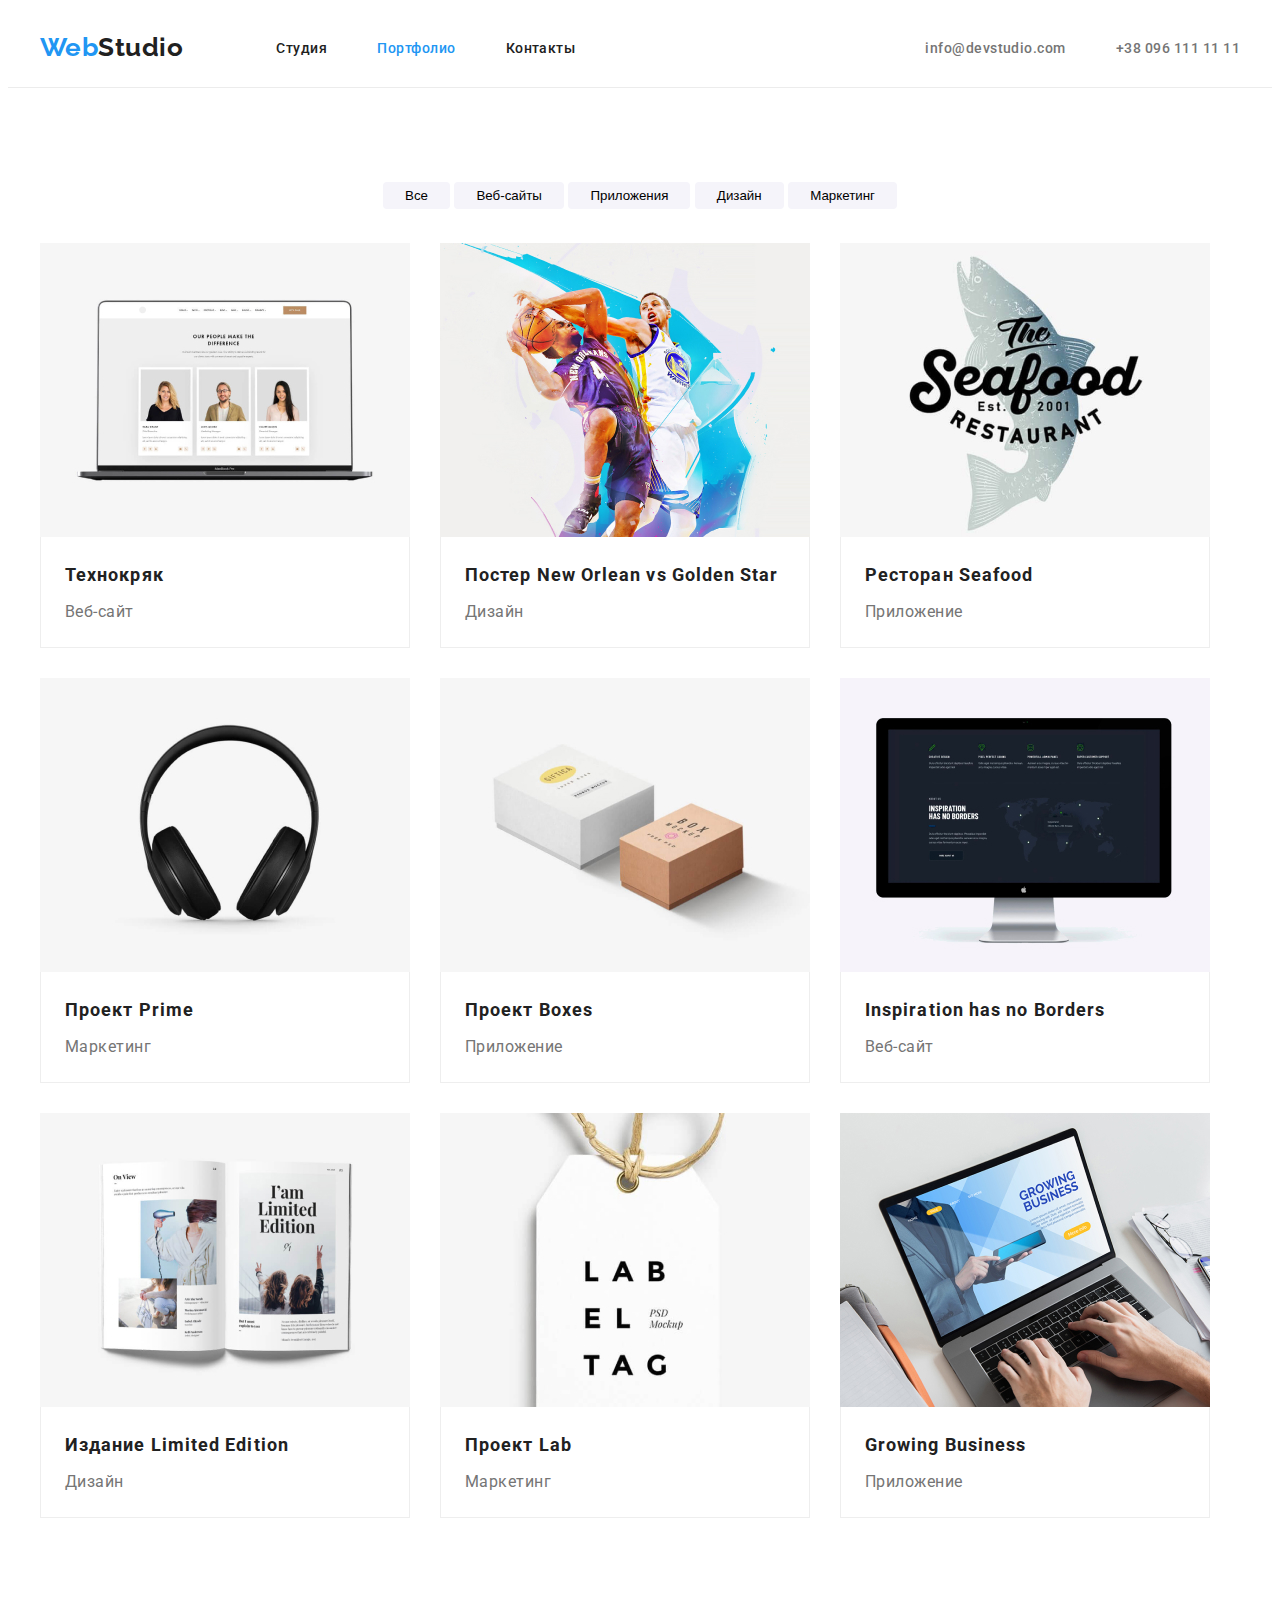
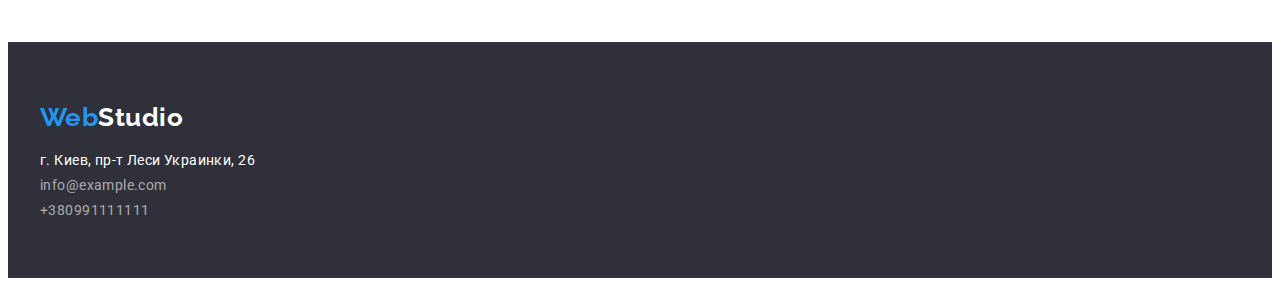
==== portfolio.html @ 31fb9552 "Добавляет основные файлы" ====
<!DOCTYPE html>
<html lang="ru">
  <head>
    <meta charset="UTF-8" />
    <meta name="viewport" content="width=1600, initial-scale=1.0" />
    <link href="https://fonts.googleapis.com/css2?family=Raleway:wght@400;700;900&family=Roboto:ital,wght@0,400;0,500;0,900;1,700&display=swap" rel="stylesheet" />
    <link
      rel="stylesheet"
      href="https://cdnjs.cloudflare.com/ajax/libs/modern-normalize/1.0.0/modern-normalize.min.css"
      integrity="sha512-ISS7cAi1PEhQ8jnbJpJZMd29NlhNj4AWYyLOSp2CE/CsHxTCu+r+t0D2yoJudVrd0/8fTVPUVDzY5Tvli75u/g=="
      crossorigin="anonymous"
    />
    <link rel="stylesheet" href="./css/common-styles.css" />
    <link rel="stylesheet" href="./css/portfolio.css" />

    <title>Web Studio - Портфолио</title>
  </head>
  <body>
    <header class="page-header flexbox">
      <div class="container flexbox justify-center">
        <nav class="main-nav flexbox justify-center">
          <a href="./index.html" class="logo"><span class="accent">Web</span>Studio</a>
          <ul class="site-nav flexbox list">
            <li class="item"><a href="./" class="link">Студия</a></li>
            <li class="item"><a href="./portfolio.html" class="link current">Портфолио</a></li>
            <li class="item"><a href="./" class="link">Контакты</a></li>
          </ul>
        </nav>
        <ul class="header-contacts flexbox list">
          <li class="item">
            <a href="mailto:info@devstudio.com" class="link">info@devstudio.com</a>
          </li>
          <li class="item">
            <a href="tel:+380961111111" class="link">+38 096 111 11 11</a>
          </li>
        </ul>
      </div>
    </header>
    <div class="container our-examples">
      <!-- <h1>Наши работы</h1> -->
      <div class="btn-container">
        <button type="button" class="btn">Все</button>
        <button type="button" class="btn">Веб-сайты</button>
        <button type="button" class="btn">Приложения</button>
        <button type="button" class="btn">Дизайн</button>
        <button type="button" class="btn">Маркетинг</button>
      </div>
      <div class="grid-container">
        <ul class="card-grid flexbox list">
          <li class="grid-item">
            <div class="grid-item-container">
              <img src="./images/techcrack.jpg" alt="Экран ноутбука" width="370" />
              <div class="list-container">
                <h2 class="list-title">Технокряк</h2>
                <p class="list-text">Веб-сайт</p>
              </div>
            </div>
          </li>
          <li class="grid-item">
            <div class="grid-item-container">
              <img src="./images/new-orlean.jpg" alt="Баскетболисты" width="370" />
              <div class="list-container">
                <h2 class="list-title">Постер New Orlean vs Golden Star</h2>
                <p class="list-text">Дизайн</p>
              </div>
            </div>
          </li>
          <li class="grid-item">
            <div class="grid-item-container">
              <img src="./images/seafood.jpg" alt="Рыба" width="370" />
              <div class="list-container">
                <h2 class="list-title">Ресторан Seafood</h2>
                <p class="list-text">Приложение</p>
              </div>
            </div>
          </li>
          <li class="grid-item">
            <div class="grid-item-container">
              <img src="./images/project-prime.jpg" alt="Наушники" width="370" />
              <div class="list-container">
                <h2 class="list-title">Проект Prime</h2>
                <p class="list-text">Маркетинг</p>
              </div>
            </div>
          </li>
          <li class="grid-item">
            <div class="grid-item-container">
              <img src="./images/project-boxes.jpg" alt="Коробки" width="370" />
              <div class="list-container">
                <h2 class="list-title">Проект Boxes</h2>
                <p class="list-text">Приложение</p>
              </div>
            </div>
          </li>
          <li class="grid-item">
            <div class="grid-item-container">
              <img src="./images/inspiration.jpg" alt="Экран iMac" width="370" />
              <div class="list-container">
                <h2 class="list-title">Inspiration has no Borders</h2>
                <p class="list-text">Веб-сайт</p>
              </div>
            </div>
          </li>
          <li class="grid-item">
            <div class="grid-item-container">
              <img src="./images/limited-edition.jpg" alt="Книга" width="370" />
              <div class="list-container">
                <h2 class="list-title">Издание Limited Edition</h2>
                <p class="list-text">Дизайн</p>
              </div>
            </div>
          </li>
          <li class="grid-item">
            <div class="grid-item-container">
              <img src="./images/project-lab.jpg" alt="Lab el Tag" width="370" />
              <div class="list-container">
                <h2 class="list-title">Проект Lab</h2>
                <p class="list-text">Маркетинг</p>
              </div>
            </div>
          </li>
          <li class="grid-item">
            <div class="grid-item-container">
              <img src="./images/growing-business.jpg" alt="Ноутбук" width="370" />
              <div class="list-container">
                <h2 class="list-title">Growing Business</h2>
                <p class="list-text">Приложение</p>
              </div>
            </div>
          </li>
        </ul>
      </div>
    </div>
    <footer class="footer">
      <div class="container">
        <a href="./" class="footer-logo"><span class="accent">Web</span>Studio</a>
        <address class="address">
          <span class="adress-text">г. Киев, пр-т Леси Украинки, 26</span>
          <a href="mailto:info@example.com" class="address-item">info@example.com</a>
          <a href="tel:+380991111111" class="address-item">+380991111111</a>
        </address>
      </div>
    </footer>
  </body>
</html>
---- css/common-styles.css ----
/*
Основной цвет текста: #212121
Вторичный цвет текста: #757575
Основной акцент: #2196F3
Белый текст и основной фон: #FFFFFF
Цвет текста футера: rgba(255, 255, 255, 0.6);
Вторичный цвет фона: #2F303A
*/

:root {
  --primary-text-color: #212121;
  --secondary-text-color: #757575;
  --main-accent: #2196f3;
  --pure-white-color: #ffffff;
  --footer-text-color: rgba(255, 255, 255, 0.6);
  --secondary-bg-color: #2f303a;
}

h1,
h2,
h3,
p {
  margin: 0px;
  padding: 0px;
}

.list {
  list-style: none;
  margin: 0px;
  padding: 0px;
}

.flexbox {
  display: flex;
}

.page-header {
  background-color: var(--pure-white-color);
  padding-top: 24px;
  padding-bottom: 25px;
  border-bottom: 1px solid #ececec;
}

.container {
  width: 1200px;
  padding: 0px 15px 0 15px;
  margin-top: 0px;
  margin-bottom: 0px;
  margin-right: auto;
  margin-left: auto;
  /*outline: 2px solid tomato;*/
}
.justify-center {
  align-items: center;
  justify-content: flex-end;
}
/* шапка странички*/
.main-nav {
  margin-right: auto;
}

.logo {
  text-decoration: none;
  color: var(--primary-text-color);
  font-family: Raleway, sans-serif;
  font-weight: 700;
  font-size: 26px;
  inline-size: 1.2;
}
.accent {
  color: var(--main-accent);
}
.site-nav {
  margin-left: 93px;
}
.site-nav .link {
  text-decoration: none;
  color: var(--primary-text-color);
  font-weight: 500;
  font-size: 14px;
  margin: 0px;
}
.main-nav .item:not(:last-child) {
  margin-right: 50px;
}
.site-nav .link:hover,
.site-nav .link:focus {
  color: var(--main-accent);
}

.site-nav .current {
  color: var(--main-accent);
}

.header-contacts .link {
  text-decoration: none;
  font-family: Roboto;
  font-weight: 500;
  font-size: 14px;
  color: var(--secondary-text-color);
}

.header-contacts .link:hover,
.header-contacts .link:focus {
  color: var(--main-accent);
  text-decoration: underline;
}

.header-contacts .item:not(:last-child) {
  margin-right: 50px;
}

/* футер */

.footer {
  font-weight: 400;
  font-style: normal;
  font-size: 14px;
  background-color: var(--secondary-bg-color);
  padding-top: 60px;
  padding-bottom: 60px;
}
.footer-logo {
  text-decoration: none;
  color: var(--pure-white-color);
  font-family: Raleway, sans-serif;
  font-weight: 700;
  font-size: 26px;
  inline-size: 1.2;
}
.address {
  font-weight: 400;
  font-style: normal;
  color: var(--pure-white-color);
  letter-spacing: 0.03em;
  margin-top: 20px;
}
.adress-text {
  display: block;
}
.address-item {
  display: block;
  text-decoration: none;
  font-family: Roboto;
  font-weight: 400;
  font-size: 14px;
  color: var(--footer-text-color);
  margin-top: 9px;
}

.address-item:hover,
.address-item:focus {
  color: var(--main-accent);
  text-decoration: underline;
}
---- css/portfolio.css ----
body {
  font-family: Roboto;
  font-style: normal;
  font-weight: 400;
  letter-spacing: 0.03em;
}
.list-title {
  text-align: left;
  color: var(--primary-text-color);
  font-size: 18px;
  line-height: 2;
  letter-spacing: 0.06em;
}

.list-text {
  text-align: left;
  margin-top: 4px;
  color: var(--secondary-text-color);
  font-size: 16px;
  line-height: 1.87;
  letter-spacing: 0.03em;
}

.btn {
  padding: 6px 22px;
  border-style: none;
  background: #f5f4fa;
  border-radius: 4px;
}

.btn:hover,
.btn:focus {
  padding: 6px 22px;
  border-style: none;
  background: #2196f3;
  box-shadow: 0px 3px 1px rgba(0, 0, 0, 0.1), 0px 1px 2px rgba(0, 0, 0, 0.08), 0px 2px 2px rgba(0, 0, 0, 0.12);
  border-radius: 4px;
  color: var(--pure-white-color);
}

.our-examples {
  text-align: center;
  margin-top: 94px;
}

.grid-container {
  margin-top: 34px;
  margin-bottom: 94px;
}

.card-grid {
  flex-wrap: wrap;
  flex-direction: row;
  flex-basis: calc((100% - 8 * 30px) / 9);
}

.grid-item {
  padding-right: 30px;
  padding-bottom: 30px;
}
.grid-item:nth-child(3n) {
  padding-right: 0px;
}

.list-container {
  padding: 20px 24px;
  text-align: left;
  border: 1px solid #eeeeee;
  border-top: none;
}
.grid-item img {
  display: block;
}
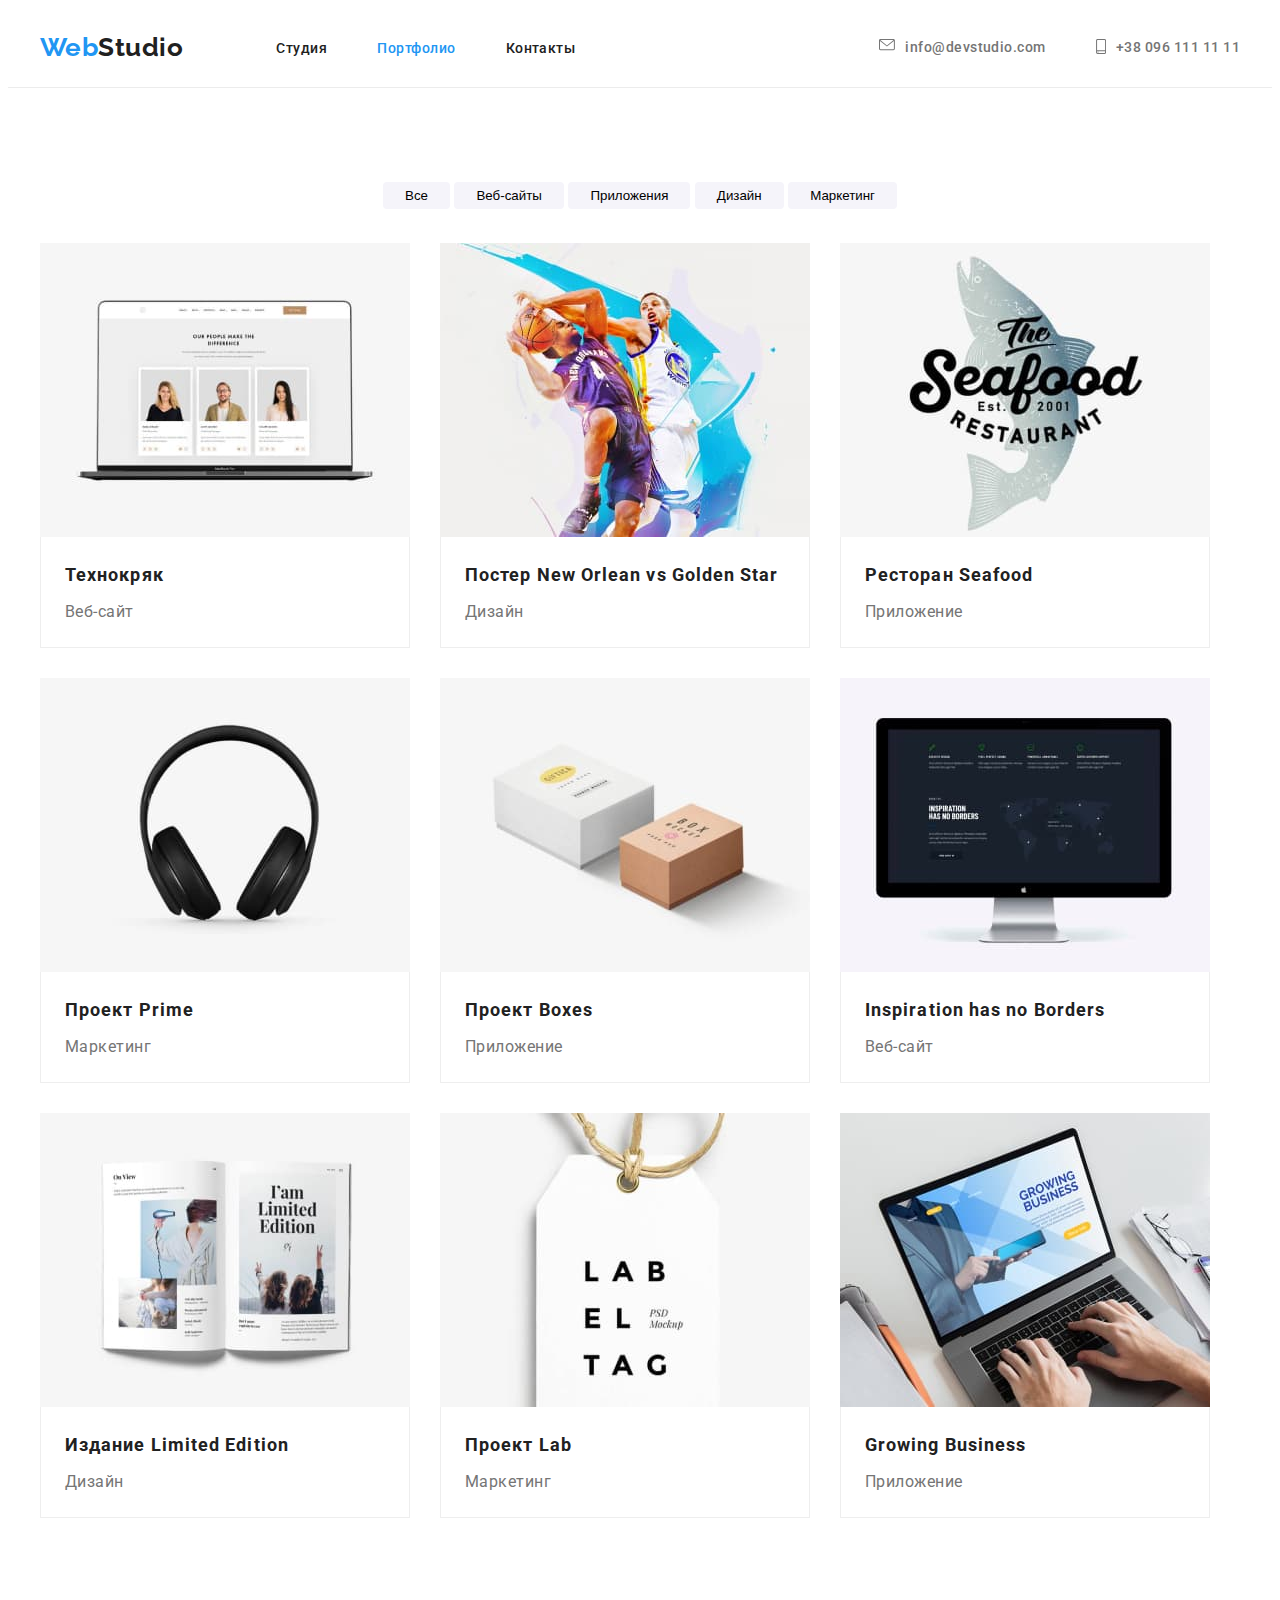
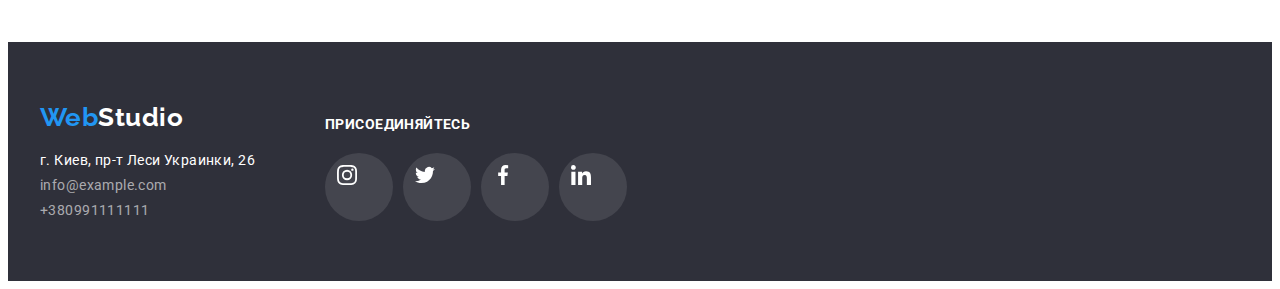
==== commit 1e3e6c4f: "Финальный вариант" ====
--- a/portfolio.html
+++ b/portfolio.html
@@ -28,10 +28,20 @@
         </nav>
         <ul class="header-contacts flexbox list">
           <li class="item">
-            <a href="mailto:info@devstudio.com" class="link">info@devstudio.com</a>
+            <a href="mailto:info@devstudio.com" class="link">
+              <svg width="16px" height="12px">
+                <use href="./images/sprite.svg#mail"></use>
+              </svg>
+              info@devstudio.com
+            </a>
           </li>
           <li class="item">
-            <a href="tel:+380961111111" class="link">+38 096 111 11 11</a>
+            <a href="tel:+380961111111" class="link">
+              <svg width="10px" height="15px">
+                <use href="./images/sprite.svg#smartphone"></use>
+              </svg>
+              +38 096 111 11 11
+            </a>
           </li>
         </ul>
       </div>
@@ -49,96 +59,151 @@
         <ul class="card-grid flexbox list">
           <li class="grid-item">
             <div class="grid-item-container">
-              <img src="./images/techcrack.jpg" alt="Экран ноутбука" width="370" />
-              <div class="list-container">
-                <h2 class="list-title">Технокряк</h2>
-                <p class="list-text">Веб-сайт</p>
-              </div>
-            </div>
-          </li>
-          <li class="grid-item">
-            <div class="grid-item-container">
-              <img src="./images/new-orlean.jpg" alt="Баскетболисты" width="370" />
-              <div class="list-container">
-                <h2 class="list-title">Постер New Orlean vs Golden Star</h2>
-                <p class="list-text">Дизайн</p>
-              </div>
-            </div>
-          </li>
-          <li class="grid-item">
-            <div class="grid-item-container">
-              <img src="./images/seafood.jpg" alt="Рыба" width="370" />
-              <div class="list-container">
-                <h2 class="list-title">Ресторан Seafood</h2>
-                <p class="list-text">Приложение</p>
-              </div>
-            </div>
-          </li>
-          <li class="grid-item">
-            <div class="grid-item-container">
-              <img src="./images/project-prime.jpg" alt="Наушники" width="370" />
-              <div class="list-container">
-                <h2 class="list-title">Проект Prime</h2>
-                <p class="list-text">Маркетинг</p>
-              </div>
-            </div>
-          </li>
-          <li class="grid-item">
-            <div class="grid-item-container">
-              <img src="./images/project-boxes.jpg" alt="Коробки" width="370" />
-              <div class="list-container">
-                <h2 class="list-title">Проект Boxes</h2>
-                <p class="list-text">Приложение</p>
-              </div>
-            </div>
-          </li>
-          <li class="grid-item">
-            <div class="grid-item-container">
-              <img src="./images/inspiration.jpg" alt="Экран iMac" width="370" />
-              <div class="list-container">
-                <h2 class="list-title">Inspiration has no Borders</h2>
-                <p class="list-text">Веб-сайт</p>
-              </div>
-            </div>
-          </li>
-          <li class="grid-item">
-            <div class="grid-item-container">
-              <img src="./images/limited-edition.jpg" alt="Книга" width="370" />
-              <div class="list-container">
-                <h2 class="list-title">Издание Limited Edition</h2>
-                <p class="list-text">Дизайн</p>
-              </div>
-            </div>
-          </li>
-          <li class="grid-item">
-            <div class="grid-item-container">
-              <img src="./images/project-lab.jpg" alt="Lab el Tag" width="370" />
-              <div class="list-container">
-                <h2 class="list-title">Проект Lab</h2>
-                <p class="list-text">Маркетинг</p>
-              </div>
-            </div>
-          </li>
-          <li class="grid-item">
-            <div class="grid-item-container">
-              <img src="./images/growing-business.jpg" alt="Ноутбук" width="370" />
-              <div class="list-container">
-                <h2 class="list-title">Growing Business</h2>
-                <p class="list-text">Приложение</p>
-              </div>
+              <a href="">
+                <img src="./images/techcrack.jpg" alt="Экран ноутбука" width="370" />
+                <div class="list-container">
+                  <h2 class="list-title">Технокряк</h2>
+                  <p class="list-text">Веб-сайт</p>
+                </div></a
+              >
+            </div>
+          </li>
+          <li class="grid-item">
+            <div class="grid-item-container">
+              <a href="">
+                <img src="./images/new-orlean.jpg" alt="Баскетболисты" width="370" />
+                <div class="list-container">
+                  <h2 class="list-title">Постер New Orlean vs Golden Star</h2>
+                  <p class="list-text">Дизайн</p>
+                </div>
+              </a>
+            </div>
+          </li>
+          <li class="grid-item">
+            <div class="grid-item-container">
+              <a href="">
+                <img src="./images/seafood.jpg" alt="Рыба" width="370" />
+                <div class="list-container">
+                  <h2 class="list-title">Ресторан Seafood</h2>
+                  <p class="list-text">Приложение</p>
+                </div>
+              </a>
+            </div>
+          </li>
+          <li class="grid-item">
+            <div class="grid-item-container">
+              <a href="">
+                <img src="./images/project-prime.jpg" alt="Наушники" width="370" />
+                <div class="list-container">
+                  <h2 class="list-title">Проект Prime</h2>
+                  <p class="list-text">Маркетинг</p>
+                </div>
+              </a>
+            </div>
+          </li>
+          <li class="grid-item">
+            <div class="grid-item-container">
+              <a href="">
+                <img src="./images/project-boxes.jpg" alt="Коробки" width="370" />
+                <div class="list-container">
+                  <h2 class="list-title">Проект Boxes</h2>
+                  <p class="list-text">Приложение</p>
+                </div>
+              </a>
+            </div>
+          </li>
+          <li class="grid-item">
+            <div class="grid-item-container">
+              <a href="">
+                <img src="./images/inspiration.jpg" alt="Экран iMac" width="370" />
+                <div class="list-container">
+                  <h2 class="list-title">Inspiration has no Borders</h2>
+                  <p class="list-text">Веб-сайт</p>
+                </div>
+              </a>
+            </div>
+          </li>
+          <li class="grid-item">
+            <div class="grid-item-container">
+              <a href="">
+                <img src="./images/limited-edition.jpg" alt="Книга" width="370" />
+                <div class="list-container">
+                  <h2 class="list-title">Издание Limited Edition</h2>
+                  <p class="list-text">Дизайн</p>
+                </div>
+              </a>
+            </div>
+          </li>
+          <li class="grid-item">
+            <div class="grid-item-container">
+              <a href="">
+                <img src="./images/project-lab.jpg" alt="Lab el Tag" width="370" />
+                <div class="list-container">
+                  <h2 class="list-title">Проект Lab</h2>
+                  <p class="list-text">Маркетинг</p>
+                </div>
+              </a>
+            </div>
+          </li>
+          <li class="grid-item">
+            <div class="grid-item-container">
+              <a href="">
+                <img src="./images/growing-business.jpg" alt="Ноутбук" width="370" />
+                <div class="list-container">
+                  <h2 class="list-title">Growing Business</h2>
+                  <p class="list-text">Приложение</p>
+                </div>
+              </a>
             </div>
           </li>
         </ul>
       </div>
     </div>
     <footer class="footer">
-      <div class="container">
-        <a href="./" class="footer-logo"><span class="accent">Web</span>Studio</a>
-        <address class="address">
-          <span class="adress-text">г. Киев, пр-т Леси Украинки, 26</span>
-          <a href="mailto:info@example.com" class="address-item">info@example.com</a>
-          <a href="tel:+380991111111" class="address-item">+380991111111</a>
-        </address>
+      <div class="container flexbox">
+        <div class="adress-container">
+          <a href="./" class="footer-logo"><span class="accent">Web</span>Studio</a>
+          <address class="address">
+            <span class="adress-text">г. Киев, пр-т Леси Украинки, 26</span>
+            <a href="mailto:info@example.com" class="address-item">info@example.com</a>
+            <a href="tel:+380991111111" class="address-item">+380991111111</a>
+          </address>
+        </div>
+        <div class="social-join-us">
+          <h2>Присоединяйтесь</h2>
+          <div class="join-us">
+            <ul class="list flexbox social-links">
+              <li class="list-link">
+                <a class="join" href="">
+                  <svg class="link-icon">
+                    <use href="./images/sprite.svg#instagram"></use>
+                  </svg>
+                </a>
+              </li>
+              <li class="list-link">
+                <a class="join" href=""
+                  ><svg class="link-icon">
+                    <use href="./images/sprite.svg#twitter"></use>
+                  </svg>
+                </a>
+              </li>
+              <li class="list-link">
+                <a class="join" href=""
+                  ><svg class="link-icon">
+                    <use href="./images/sprite.svg#facebook"></use>
+                  </svg>
+                </a>
+              </li>
+              <li class="list-link">
+                <a class="join" href=""
+                  ><svg class="link-icon">
+                    <use href="./images/sprite.svg#linkedin"></use>
+                  </svg>
+                </a>
+              </li>
+            </ul>
+          </div>
+        </div>
       </div>
     </footer>
   </body>
--- a/css/common-styles.css
+++ b/css/common-styles.css
@@ -109,6 +109,20 @@
 .header-contacts .item:not(:last-child) {
   margin-right: 50px;
 }
+.header-contacts a {
+  display: flex;
+  flex-direction: row;
+}
+.header-contacts svg {
+  display: inline-block;
+  margin-right: 10px;
+  fill: #757575;
+}
+
+.header-contacts .link:hover svg,
+.header-contacts .link:focus svg {
+  fill: var(--main-accent);
+}
 
 /* футер */
 
@@ -153,3 +167,63 @@
   color: var(--main-accent);
   text-decoration: underline;
 }
+.adress-container {
+  display: flex;
+  flex-direction: column;
+  margin-right: 70px;
+}
+
+.social-links .link {
+  display: block;
+  width: 44px;
+  height: 44px;
+  padding: 12px;
+  fill: #afb1b8;
+}
+
+.list-link {
+  margin-right: 10px;
+  flex-basis: calc((100% - 3 * 10px) / 4);
+}
+
+.list-link:last-child {
+  margin-right: 0px;
+}
+
+.link-icon {
+  display: block;
+  width: 20px;
+  height: 20px;
+}
+
+.join-us {
+  padding-top: 20px;
+}
+
+.social-join-us h2 {
+  font-weight: 700;
+  font-size: 14px;
+  line-height: 1.14;
+  letter-spacing: 0.03em;
+  text-transform: uppercase;
+  color: var(--pure-white-color);
+  margin-top: 15px;
+}
+
+.social-links .join {
+  display: block;
+  width: 44px;
+  height: 44px;
+  padding: 12px;
+  fill: #ffffff;
+}
+
+.social-links .join {
+  background-color: rgba(255, 255, 255, 0.1);
+  border-radius: 50%;
+}
+.social-links .join:hover,
+.social-links .join:focus {
+  background-color: var(--main-accent);
+  border-radius: 50%;
+}
--- a/css/portfolio.css
+++ b/css/portfolio.css
@@ -26,6 +26,7 @@
   border-style: none;
   background: #f5f4fa;
   border-radius: 4px;
+  cursor: pointer;
 }
 
 .btn:hover,
@@ -46,6 +47,15 @@
 .grid-container {
   margin-top: 34px;
   margin-bottom: 94px;
+}
+
+.grid-item-container a {
+  text-decoration: none;
+}
+
+.grid-item-container:hover,
+.grid-item-container:focus {
+  box-shadow: 0px 1px 1px rgba(0, 0, 0, 0.12), 0px 4px 4px rgba(0, 0, 0, 0.06), 1px 4px 6px rgba(0, 0, 0, 0.16);
 }
 
 .card-grid {
